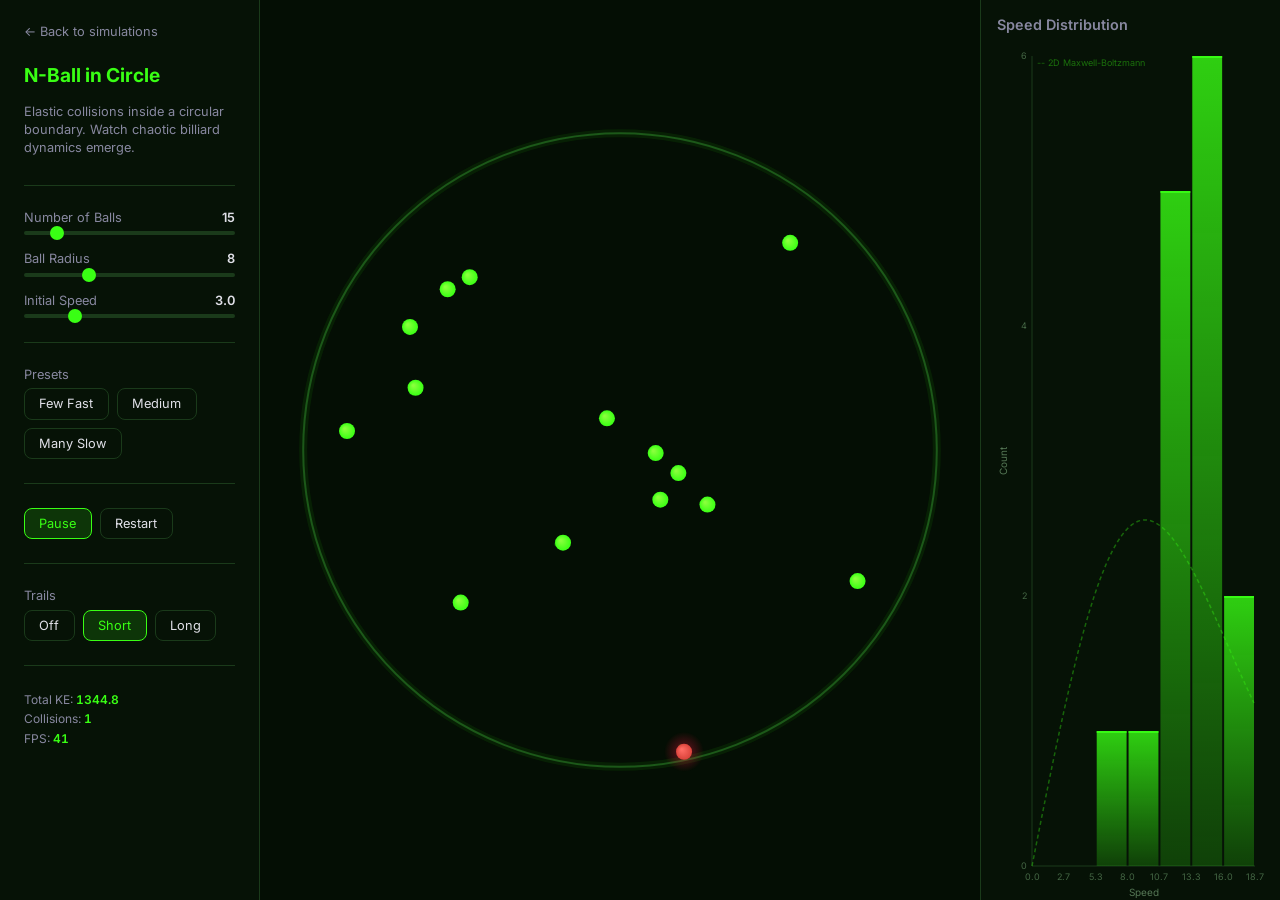
==== pages/balls/index.html @ 0bf6a4d1 "first draft" ====
<!DOCTYPE html>
<html lang="en">
<head>
  <meta charset="UTF-8">
  <meta name="viewport" content="width=device-width, initial-scale=1.0">
  <title>N-Ball in Circle — Billiard Chaos</title>
  <link rel="preconnect" href="https://fonts.googleapis.com">
  <link rel="preconnect" href="https://fonts.gstatic.com" crossorigin>
  <link href="https://fonts.googleapis.com/css2?family=Inter:wght@400;600;700&display=swap" rel="stylesheet">
  <link rel="stylesheet" href="../../styles.css">
  <style>
    /* Balls-specific overrides */
    .sim-page.balls-theme .controls {
      background: #061206;
      border-right-color: #1a3a1a;
    }
    .sim-page.balls-theme .canvas-wrap {
      background: #040e04;
    }
    .sim-page.balls-theme .phase-panel {
      background: #061206;
      border-left-color: #1a3a1a;
    }
    .sim-page.balls-theme input[type="range"] {
      background: #1a3a1a;
    }
    .sim-page.balls-theme input[type="range"]::-webkit-slider-thumb {
      background: #39ff14;
    }
    .sim-page.balls-theme .btn {
      border-color: #1a3a1a;
    }
    .sim-page.balls-theme .btn:hover {
      background: rgba(57, 255, 20, 0.08);
      border-color: #39ff14;
    }
    .sim-page.balls-theme .btn.active {
      background: rgba(57, 255, 20, 0.15);
      border-color: #39ff14;
      color: #39ff14;
    }
    .sim-page.balls-theme .divider {
      border-top-color: #1a3a1a;
    }
    .sim-page.balls-theme .controls h1 {
      color: #39ff14;
    }
    .sim-page.balls-theme .back-link:hover {
      color: #39ff14;
    }
    .stats {
      font-size: 0.75rem;
      color: var(--text-dim);
      line-height: 1.6;
    }
    .stats .val {
      color: #39ff14;
      font-weight: 600;
      font-variant-numeric: tabular-nums;
    }
  </style>
</head>
<body>

<div class="sim-page balls-theme">

  <!-- Controls Panel -->
  <div class="controls">
    <a href="../../index.html" class="back-link">&larr; Back to simulations</a>
    <h1>N-Ball in Circle</h1>
    <p style="font-size:0.8rem; color:var(--text-dim); line-height:1.4; margin-bottom:0.25rem;">
      Elastic collisions inside a circular boundary. Watch chaotic billiard dynamics emerge.
    </p>

    <hr class="divider">

    <div class="control-group">
      <label>Number of Balls <span id="n-val">15</span></label>
      <input type="range" id="slider-n" min="2" max="100" value="15">
    </div>

    <div class="control-group">
      <label>Ball Radius <span id="r-val">8</span></label>
      <input type="range" id="slider-r" min="3" max="20" value="8">
    </div>

    <div class="control-group">
      <label>Initial Speed <span id="speed-val">3.0</span></label>
      <input type="range" id="slider-speed" min="1" max="10" value="3" step="0.5">
    </div>

    <hr class="divider">

    <div class="control-group">
      <label>Presets</label>
      <div class="btn-row">
        <button class="btn" id="preset-few">Few Fast</button>
        <button class="btn" id="preset-mid">Medium</button>
        <button class="btn" id="preset-many">Many Slow</button>
      </div>
    </div>

    <hr class="divider">

    <div class="btn-row">
      <button class="btn active" id="btn-pause">Pause</button>
      <button class="btn" id="btn-restart">Restart</button>
    </div>

    <hr class="divider">

    <div class="control-group">
      <label>Trails</label>
      <div class="btn-row">
        <button class="btn" id="btn-trails-off">Off</button>
        <button class="btn active" id="btn-trails-short">Short</button>
        <button class="btn" id="btn-trails-long">Long</button>
      </div>
    </div>

    <hr class="divider">

    <div class="stats">
      <div>Total KE: <span class="val" id="stat-ke">0</span></div>
      <div>Collisions: <span class="val" id="stat-collisions">0</span></div>
      <div>FPS: <span class="val" id="stat-fps">0</span></div>
    </div>
  </div>

  <!-- Main Canvas -->
  <div class="canvas-wrap">
    <canvas id="main-canvas"></canvas>
  </div>

  <!-- Phase Space Panel -->
  <div class="phase-panel">
    <h2>Speed Distribution</h2>
    <canvas id="phase-canvas"></canvas>
  </div>

</div>

<script>
(function() {
  'use strict';

  // ─── DOM refs ───
  const mainCanvas = document.getElementById('main-canvas');
  const mainCtx = mainCanvas.getContext('2d');
  const phaseCanvas = document.getElementById('phase-canvas');
  const phaseCtx = phaseCanvas.getContext('2d');
  const canvasWrap = mainCanvas.parentElement;

  const sliderN = document.getElementById('slider-n');
  const sliderR = document.getElementById('slider-r');
  const sliderSpeed = document.getElementById('slider-speed');
  const nVal = document.getElementById('n-val');
  const rVal = document.getElementById('r-val');
  const speedVal = document.getElementById('speed-val');
  const btnPause = document.getElementById('btn-pause');
  const btnRestart = document.getElementById('btn-restart');
  const statKE = document.getElementById('stat-ke');
  const statCollisions = document.getElementById('stat-collisions');
  const statFPS = document.getElementById('stat-fps');

  // ─── State ───
  let N = 15;
  let ballRadius = 8;
  let initSpeed = 3.0;
  let running = true;
  let trailLength = 30; // 0 = off, 30 = short, 80 = long
  let collisionCount = 0;

  // Boundary
  let boundaryRadius = 250;
  let cx = 0, cy = 0;

  // Balls: arrays of Float64
  let px, py, vx, vy;
  // Per-ball collision flash (0..1, decays over time)
  let flash;
  // Trail history: array of arrays of {x, y}
  let trails;

  // Physics constants
  const SUB_STEPS = 8;
  const DT = 1 / 60;

  // FPS counter
  let frameCount = 0;
  let lastFPSTime = performance.now();
  let displayFPS = 60;

  // ─── Resize handling ───
  function resize() {
    const rect = canvasWrap.getBoundingClientRect();
    const dpr = window.devicePixelRatio || 1;
    mainCanvas.width = rect.width * dpr;
    mainCanvas.height = rect.height * dpr;
    mainCanvas.style.width = rect.width + 'px';
    mainCanvas.style.height = rect.height + 'px';
    mainCtx.setTransform(dpr, 0, 0, dpr, 0, 0);

    cx = rect.width / 2;
    cy = rect.height / 2;
    boundaryRadius = Math.min(rect.width, rect.height) * 0.44;

    // Phase canvas
    const phaseRect = phaseCanvas.parentElement.getBoundingClientRect();
    const pw = phaseRect.width - 32; // padding
    const ph = phaseRect.height - 40;
    phaseCanvas.width = Math.max(pw, 100) * dpr;
    phaseCanvas.height = Math.max(ph, 100) * dpr;
    phaseCanvas.style.width = Math.max(pw, 100) + 'px';
    phaseCanvas.style.height = Math.max(ph, 100) + 'px';
    phaseCtx.setTransform(dpr, 0, 0, dpr, 0, 0);
  }

  // ─── Initialization ───
  function initBalls() {
    collisionCount = 0;
    px = new Float64Array(N);
    py = new Float64Array(N);
    vx = new Float64Array(N);
    vy = new Float64Array(N);
    flash = new Float64Array(N);
    trails = [];
    for (let i = 0; i < N; i++) trails.push([]);

    const maxR = boundaryRadius - ballRadius - 2;
    let placed = 0;
    let attempts = 0;
    while (placed < N && attempts < N * 500) {
      attempts++;
      const angle = Math.random() * Math.PI * 2;
      const dist = Math.random() * maxR;
      const tx = dist * Math.cos(angle);
      const ty = dist * Math.sin(angle);

      // Check overlap with already placed
      let overlap = false;
      for (let j = 0; j < placed; j++) {
        const ddx = tx - px[j];
        const ddy = ty - py[j];
        if (ddx * ddx + ddy * ddy < (ballRadius * 2 + 2) * (ballRadius * 2 + 2)) {
          overlap = true;
          break;
        }
      }
      if (overlap) continue;

      px[placed] = tx;
      py[placed] = ty;
      const a = Math.random() * Math.PI * 2;
      // Scale speed relative to boundary so motion looks good at any size
      const spd = initSpeed * (0.5 + Math.random()) * boundaryRadius * 0.012;
      vx[placed] = spd * Math.cos(a);
      vy[placed] = spd * Math.sin(a);
      placed++;
    }

    // If we couldn't place all, reduce N for this run
    if (placed < N) {
      N = placed;
      px = px.slice(0, N);
      py = py.slice(0, N);
      vx = vx.slice(0, N);
      vy = vy.slice(0, N);
      flash = flash.slice(0, N);
      trails = trails.slice(0, N);
    }
  }

  // ─── Physics step ───
  function step(dt) {
    const subDt = dt / SUB_STEPS;

    for (let s = 0; s < SUB_STEPS; s++) {
      // Move
      for (let i = 0; i < N; i++) {
        px[i] += vx[i] * subDt;
        py[i] += vy[i] * subDt;
      }

      // Ball-wall collisions
      for (let i = 0; i < N; i++) {
        const dist = Math.sqrt(px[i] * px[i] + py[i] * py[i]);
        const limit = boundaryRadius - ballRadius;
        if (dist > limit && dist > 0.0001) {
          // Normal pointing inward
          const nx = px[i] / dist;
          const ny = py[i] / dist;

          // Push back
          px[i] = nx * limit;
          py[i] = ny * limit;

          // Reflect velocity
          const dot = vx[i] * nx + vy[i] * ny;
          if (dot > 0) {
            vx[i] -= 2 * dot * nx;
            vy[i] -= 2 * dot * ny;
          }
          flash[i] = 1.0;
          collisionCount++;
        }
      }

      // Ball-ball collisions
      for (let i = 0; i < N; i++) {
        for (let j = i + 1; j < N; j++) {
          const ddx = px[j] - px[i];
          const ddy = py[j] - py[i];
          const distSq = ddx * ddx + ddy * ddy;
          const minDist = ballRadius * 2;

          if (distSq < minDist * minDist && distSq > 0.0001) {
            const dist = Math.sqrt(distSq);
            const nx = ddx / dist;
            const ny = ddy / dist;

            // Resolve overlap: push apart equally
            const overlap = minDist - dist;
            const push = overlap * 0.5 + 0.01;
            px[i] -= nx * push;
            py[i] -= ny * push;
            px[j] += nx * push;
            py[j] += ny * push;

            // Elastic collision (equal mass)
            const dvx = vx[i] - vx[j];
            const dvy = vy[i] - vy[j];
            const dvDotN = dvx * nx + dvy * ny;

            // Only resolve if approaching
            if (dvDotN > 0) {
              vx[i] -= dvDotN * nx;
              vy[i] -= dvDotN * ny;
              vx[j] += dvDotN * nx;
              vy[j] += dvDotN * ny;
            }

            flash[i] = 1.0;
            flash[j] = 1.0;
            collisionCount++;
          }
        }
      }
    }

    // Decay flash
    for (let i = 0; i < N; i++) {
      flash[i] *= 0.9;
      if (flash[i] < 0.01) flash[i] = 0;
    }

    // Record trails
    if (trailLength > 0) {
      for (let i = 0; i < N; i++) {
        trails[i].push({ x: px[i], y: py[i] });
        if (trails[i].length > trailLength) {
          trails[i].shift();
        }
      }
    }
  }

  // ─── Color helpers ───
  function lerpColor(r1, g1, b1, r2, g2, b2, t) {
    return [
      Math.round(r1 + (r2 - r1) * t),
      Math.round(g1 + (g2 - g1) * t),
      Math.round(b1 + (b2 - b1) * t)
    ];
  }

  // ─── Render main canvas ───
  function renderMain() {
    const w = parseInt(mainCanvas.style.width);
    const h = parseInt(mainCanvas.style.height);
    mainCtx.clearRect(0, 0, w, h);

    // Draw boundary circle
    mainCtx.beginPath();
    mainCtx.arc(cx, cy, boundaryRadius, 0, Math.PI * 2);
    mainCtx.strokeStyle = '#1a4a1a';
    mainCtx.lineWidth = 2;
    mainCtx.stroke();

    // Subtle boundary glow
    mainCtx.beginPath();
    mainCtx.arc(cx, cy, boundaryRadius, 0, Math.PI * 2);
    mainCtx.strokeStyle = 'rgba(57, 255, 20, 0.08)';
    mainCtx.lineWidth = 8;
    mainCtx.stroke();

    // Draw trails
    if (trailLength > 0) {
      for (let i = 0; i < N; i++) {
        const trail = trails[i];
        if (trail.length < 2) continue;
        for (let t = 1; t < trail.length; t++) {
          const alpha = (t / trail.length) * 0.4;
          mainCtx.beginPath();
          mainCtx.moveTo(cx + trail[t - 1].x, cy + trail[t - 1].y);
          mainCtx.lineTo(cx + trail[t].x, cy + trail[t].y);
          mainCtx.strokeStyle = `rgba(57, 255, 20, ${alpha})`;
          mainCtx.lineWidth = ballRadius * 0.5;
          mainCtx.lineCap = 'round';
          mainCtx.stroke();
        }
      }
    }

    // Draw balls
    for (let i = 0; i < N; i++) {
      const f = flash[i];
      let r, g, b;
      if (f > 0) {
        // Lerp from neon green (57,255,20) to red (255,23,68)
        [r, g, b] = lerpColor(57, 255, 20, 255, 23, 68, f);
      } else {
        r = 57; g = 255; b = 20;
      }

      const bx = cx + px[i];
      const by = cy + py[i];

      // Glow
      if (f > 0.3) {
        mainCtx.beginPath();
        mainCtx.arc(bx, by, ballRadius * 2.5, 0, Math.PI * 2);
        const glow = mainCtx.createRadialGradient(bx, by, ballRadius * 0.5, bx, by, ballRadius * 2.5);
        glow.addColorStop(0, `rgba(255, 23, 68, ${f * 0.4})`);
        glow.addColorStop(1, 'rgba(255, 23, 68, 0)');
        mainCtx.fillStyle = glow;
        mainCtx.fill();
      }

      // Ball body
      mainCtx.beginPath();
      mainCtx.arc(bx, by, ballRadius, 0, Math.PI * 2);
      const grad = mainCtx.createRadialGradient(bx - ballRadius * 0.3, by - ballRadius * 0.3, ballRadius * 0.1, bx, by, ballRadius);
      grad.addColorStop(0, `rgba(${Math.min(r + 80, 255)}, ${Math.min(g + 40, 255)}, ${Math.min(b + 40, 255)}, 1)`);
      grad.addColorStop(1, `rgba(${r}, ${g}, ${b}, 1)`);
      mainCtx.fillStyle = grad;
      mainCtx.fill();
    }
  }

  // ─── Render phase space (speed distribution histogram) ───
  function renderPhase() {
    const w = parseInt(phaseCanvas.style.width) || 200;
    const h = parseInt(phaseCanvas.style.height) || 200;
    phaseCtx.clearRect(0, 0, w, h);

    if (N === 0) return;

    // Compute speeds
    const speeds = new Float64Array(N);
    let maxSpeed = 0;
    for (let i = 0; i < N; i++) {
      speeds[i] = Math.sqrt(vx[i] * vx[i] + vy[i] * vy[i]);
      if (speeds[i] > maxSpeed) maxSpeed = speeds[i];
    }
    if (maxSpeed < 0.01) maxSpeed = 1;

    // Bin into histogram
    const numBins = Math.min(20, Math.max(5, Math.floor(N / 2)));
    const binWidth = (maxSpeed * 1.1) / numBins;
    const bins = new Int32Array(numBins);
    for (let i = 0; i < N; i++) {
      const bin = Math.min(Math.floor(speeds[i] / binWidth), numBins - 1);
      bins[bin]++;
    }

    let maxBin = 0;
    for (let i = 0; i < numBins; i++) {
      if (bins[i] > maxBin) maxBin = bins[i];
    }
    if (maxBin === 0) maxBin = 1;

    // Draw
    const pad = { top: 15, bottom: 35, left: 35, right: 10 };
    const plotW = w - pad.left - pad.right;
    const plotH = h - pad.top - pad.bottom;
    const barW = plotW / numBins;

    // Axes
    phaseCtx.strokeStyle = '#1a3a1a';
    phaseCtx.lineWidth = 1;
    phaseCtx.beginPath();
    phaseCtx.moveTo(pad.left, pad.top);
    phaseCtx.lineTo(pad.left, pad.top + plotH);
    phaseCtx.lineTo(pad.left + plotW, pad.top + plotH);
    phaseCtx.stroke();

    // Axis labels
    phaseCtx.fillStyle = '#557755';
    phaseCtx.font = '10px Inter, sans-serif';
    phaseCtx.textAlign = 'center';
    phaseCtx.fillText('Speed', pad.left + plotW / 2, h - 5);

    phaseCtx.save();
    phaseCtx.translate(10, pad.top + plotH / 2);
    phaseCtx.rotate(-Math.PI / 2);
    phaseCtx.fillText('Count', 0, 0);
    phaseCtx.restore();

    // Tick labels on x-axis
    phaseCtx.fillStyle = '#446644';
    phaseCtx.font = '9px Inter, sans-serif';
    phaseCtx.textAlign = 'center';
    for (let i = 0; i <= numBins; i += Math.max(1, Math.floor(numBins / 4))) {
      const xp = pad.left + i * barW;
      const val = (i * binWidth).toFixed(1);
      phaseCtx.fillText(val, xp, pad.top + plotH + 14);
    }

    // Y-axis ticks
    phaseCtx.textAlign = 'right';
    for (let t = 0; t <= maxBin; t += Math.max(1, Math.ceil(maxBin / 4))) {
      const yp = pad.top + plotH - (t / maxBin) * plotH;
      phaseCtx.fillText(t.toString(), pad.left - 5, yp + 3);
    }

    // Bars
    for (let i = 0; i < numBins; i++) {
      const barH = (bins[i] / maxBin) * plotH;
      const xp = pad.left + i * barW;
      const yp = pad.top + plotH - barH;

      const grad = phaseCtx.createLinearGradient(xp, yp, xp, pad.top + plotH);
      grad.addColorStop(0, 'rgba(57, 255, 20, 0.8)');
      grad.addColorStop(1, 'rgba(57, 255, 20, 0.2)');
      phaseCtx.fillStyle = grad;
      phaseCtx.fillRect(xp + 1, yp, barW - 2, barH);

      // Top highlight
      phaseCtx.fillStyle = 'rgba(57, 255, 20, 0.9)';
      phaseCtx.fillRect(xp + 1, yp, barW - 2, Math.min(2, barH));
    }

    // Maxwell-Boltzmann overlay (theoretical for 2D)
    if (N >= 8) {
      // Compute mean speed squared for temperature estimate
      let sumV2 = 0;
      for (let i = 0; i < N; i++) sumV2 += speeds[i] * speeds[i];
      const avgV2 = sumV2 / N;
      // 2D MB: f(v) = (v / sigma^2) * exp(-v^2 / (2 sigma^2)), sigma^2 = avgV2/2
      const sigma2 = avgV2 / 2;
      if (sigma2 > 0.001) {
        phaseCtx.beginPath();
        phaseCtx.strokeStyle = 'rgba(57, 255, 20, 0.35)';
        phaseCtx.lineWidth = 1.5;
        phaseCtx.setLineDash([4, 3]);
        // Scale to match histogram
        const totalArea = N * binWidth;
        let first = true;
        for (let xi = 0; xi <= plotW; xi += 2) {
          const v = (xi / plotW) * maxSpeed * 1.1;
          const fv = (v / sigma2) * Math.exp(-v * v / (2 * sigma2));
          const yVal = fv * totalArea;
          const yp = pad.top + plotH - (yVal / maxBin) * plotH;
          if (first) { phaseCtx.moveTo(pad.left + xi, yp); first = false; }
          else phaseCtx.lineTo(pad.left + xi, yp);
        }
        phaseCtx.stroke();
        phaseCtx.setLineDash([]);

        // Legend
        phaseCtx.fillStyle = 'rgba(57, 255, 20, 0.4)';
        phaseCtx.font = '9px Inter, sans-serif';
        phaseCtx.textAlign = 'left';
        phaseCtx.fillText('-- 2D Maxwell-Boltzmann', pad.left + 5, pad.top + 10);
      }
    }
  }

  // ─── Main loop ───
  let lastTime = 0;
  function loop(timestamp) {
    requestAnimationFrame(loop);

    // FPS calculation
    frameCount++;
    if (timestamp - lastFPSTime >= 1000) {
      displayFPS = frameCount;
      frameCount = 0;
      lastFPSTime = timestamp;
    }

    if (running) {
      step(DT);
    }

    renderMain();
    renderPhase();

    // Update stats
    let ke = 0;
    for (let i = 0; i < N; i++) {
      ke += 0.5 * (vx[i] * vx[i] + vy[i] * vy[i]);
    }
    statKE.textContent = ke.toFixed(1);
    statCollisions.textContent = collisionCount;
    statFPS.textContent = displayFPS;
  }

  // ─── Event handlers ───
  function restart() {
    N = parseInt(sliderN.value);
    ballRadius = parseInt(sliderR.value);
    initSpeed = parseFloat(sliderSpeed.value);
    initBalls();
  }

  sliderN.addEventListener('input', () => {
    nVal.textContent = sliderN.value;
  });
  sliderR.addEventListener('input', () => {
    rVal.textContent = sliderR.value;
  });
  sliderSpeed.addEventListener('input', () => {
    speedVal.textContent = parseFloat(sliderSpeed.value).toFixed(1);
  });

  // Apply changes on release
  sliderN.addEventListener('change', restart);
  sliderR.addEventListener('change', restart);
  sliderSpeed.addEventListener('change', restart);

  btnPause.addEventListener('click', () => {
    running = !running;
    btnPause.textContent = running ? 'Pause' : 'Resume';
    btnPause.classList.toggle('active', running);
  });

  btnRestart.addEventListener('click', restart);

  // Presets
  document.getElementById('preset-few').addEventListener('click', () => {
    sliderN.value = 5; nVal.textContent = '5';
    sliderR.value = 12; rVal.textContent = '12';
    sliderSpeed.value = 7; speedVal.textContent = '7.0';
    restart();
  });
  document.getElementById('preset-mid').addEventListener('click', () => {
    sliderN.value = 25; nVal.textContent = '25';
    sliderR.value = 8; rVal.textContent = '8';
    sliderSpeed.value = 3; speedVal.textContent = '3.0';
    restart();
  });
  document.getElementById('preset-many').addEventListener('click', () => {
    sliderN.value = 60; nVal.textContent = '60';
    sliderR.value = 5; rVal.textContent = '5';
    sliderSpeed.value = 1.5; speedVal.textContent = '1.5';
    restart();
  });

  // Trail buttons
  const btnTrailsOff = document.getElementById('btn-trails-off');
  const btnTrailsShort = document.getElementById('btn-trails-short');
  const btnTrailsLong = document.getElementById('btn-trails-long');

  function setTrails(len, activeBtn) {
    trailLength = len;
    [btnTrailsOff, btnTrailsShort, btnTrailsLong].forEach(b => b.classList.remove('active'));
    activeBtn.classList.add('active');
    // Clear trails
    for (let i = 0; i < N; i++) trails[i] = [];
  }

  btnTrailsOff.addEventListener('click', () => setTrails(0, btnTrailsOff));
  btnTrailsShort.addEventListener('click', () => setTrails(30, btnTrailsShort));
  btnTrailsLong.addEventListener('click', () => setTrails(80, btnTrailsLong));

  // ─── Init ───
  window.addEventListener('resize', () => {
    resize();
  });

  resize();
  initBalls();
  requestAnimationFrame(loop);

})();
</script>

</body>
</html>
---- styles.css ----
/* ===== Reset & Base ===== */
*, *::before, *::after {
  margin: 0;
  padding: 0;
  box-sizing: border-box;
}

:root {
  --bg: #0a0a0f;
  --bg-panel: #12121a;
  --bg-card: #16161f;
  --text: #e0e0e8;
  --text-dim: #8888a0;
  --border: #2a2a3a;
  --radius: 8px;
  --font: 'Inter', -apple-system, BlinkMacSystemFont, 'Segoe UI', sans-serif;

  /* Pendulum theme */
  --pendulum-primary: #1a237e;
  --pendulum-accent: #00e5ff;
  --pendulum-highlight: #aa00ff;

  /* N-Body theme */
  --nbody-primary: #000000;
  --nbody-accent: #ffd740;
  --nbody-highlight: #ffffff;

  /* Balls theme */
  --balls-primary: #0a2a0a;
  --balls-accent: #39ff14;
  --balls-highlight: #ff1744;
}

body {
  font-family: var(--font);
  background: var(--bg);
  color: var(--text);
  min-height: 100vh;
  -webkit-font-smoothing: antialiased;
}

a { color: inherit; text-decoration: none; }

/* ===== Landing Page ===== */
.landing {
  display: flex;
  flex-direction: column;
  align-items: center;
  justify-content: center;
  min-height: 100vh;
  padding: 2rem;
}

.landing h1 {
  font-size: 2.4rem;
  font-weight: 700;
  letter-spacing: -0.02em;
  margin-bottom: 0.5rem;
}

.landing .subtitle {
  color: var(--text-dim);
  font-size: 1.05rem;
  margin-bottom: 3rem;
}

.cards {
  display: grid;
  grid-template-columns: repeat(auto-fit, minmax(300px, 1fr));
  gap: 1.5rem;
  max-width: 1060px;
  width: 100%;
}

.card {
  background: var(--bg-card);
  border: 1px solid var(--border);
  border-radius: var(--radius);
  padding: 2rem;
  transition: transform 0.2s, border-color 0.2s, box-shadow 0.2s;
  cursor: pointer;
  position: relative;
  overflow: hidden;
}

.card:hover {
  transform: translateY(-4px);
  box-shadow: 0 8px 30px rgba(0,0,0,0.4);
}

.card .color-bar {
  position: absolute;
  top: 0; left: 0; right: 0;
  height: 4px;
}

.card h2 {
  font-size: 1.3rem;
  margin-bottom: 0.5rem;
  margin-top: 0.5rem;
}

.card p {
  color: var(--text-dim);
  font-size: 0.9rem;
  line-height: 1.5;
}

.card .tag {
  display: inline-block;
  margin-top: 1rem;
  font-size: 0.75rem;
  padding: 0.25rem 0.6rem;
  border-radius: 4px;
  font-weight: 600;
}

.card-pendulum:hover { border-color: var(--pendulum-accent); }
.card-pendulum .color-bar { background: linear-gradient(90deg, var(--pendulum-primary), var(--pendulum-accent), var(--pendulum-highlight)); }
.card-pendulum .tag { background: rgba(0,229,255,0.15); color: var(--pendulum-accent); }

.card-nbody:hover { border-color: var(--nbody-accent); }
.card-nbody .color-bar { background: linear-gradient(90deg, #111, var(--nbody-accent), var(--nbody-highlight)); }
.card-nbody .tag { background: rgba(255,215,64,0.15); color: var(--nbody-accent); }

.card-balls:hover { border-color: var(--balls-accent); }
.card-balls .color-bar { background: linear-gradient(90deg, var(--balls-primary), var(--balls-accent), var(--balls-highlight)); }
.card-balls .tag { background: rgba(57,255,20,0.15); color: var(--balls-accent); }

/* ===== Simulation Page Layout ===== */
.sim-page {
  display: grid;
  grid-template-columns: 260px 1fr 300px;
  grid-template-rows: 100vh;
  height: 100vh;
  overflow: hidden;
}

.sim-page.no-phase {
  grid-template-columns: 260px 1fr;
}

/* Controls Panel */
.controls {
  background: var(--bg-panel);
  border-right: 1px solid var(--border);
  padding: 1.5rem;
  display: flex;
  flex-direction: column;
  gap: 1rem;
  overflow-y: auto;
}

.controls h1 {
  font-size: 1.2rem;
  font-weight: 700;
}

.controls .back-link {
  font-size: 0.8rem;
  color: var(--text-dim);
  display: inline-block;
  margin-bottom: 0.5rem;
}

.controls .back-link:hover { color: var(--text); }

.control-group {
  display: flex;
  flex-direction: column;
  gap: 0.4rem;
}

.control-group label {
  font-size: 0.8rem;
  color: var(--text-dim);
  display: flex;
  justify-content: space-between;
}

.control-group label span {
  color: var(--text);
  font-weight: 600;
}

input[type="range"] {
  -webkit-appearance: none;
  width: 100%;
  height: 4px;
  border-radius: 2px;
  background: var(--border);
  outline: none;
}

input[type="range"]::-webkit-slider-thumb {
  -webkit-appearance: none;
  width: 14px;
  height: 14px;
  border-radius: 50%;
  background: var(--text);
  cursor: pointer;
}

.btn-row {
  display: flex;
  gap: 0.5rem;
  flex-wrap: wrap;
}

.btn {
  padding: 0.45rem 0.9rem;
  border: 1px solid var(--border);
  border-radius: var(--radius);
  background: transparent;
  color: var(--text);
  font-size: 0.8rem;
  cursor: pointer;
  font-family: var(--font);
  transition: background 0.15s, border-color 0.15s;
}

.btn:hover {
  background: rgba(255,255,255,0.05);
  border-color: var(--text-dim);
}

.btn.active {
  background: rgba(255,255,255,0.1);
  border-color: var(--text);
}

.btn.primary {
  background: rgba(255,255,255,0.1);
}

.divider {
  border: none;
  border-top: 1px solid var(--border);
  margin: 0.5rem 0;
}

/* Canvas Area */
.canvas-wrap {
  position: relative;
  display: flex;
  align-items: center;
  justify-content: center;
  background: var(--bg);
  overflow: hidden;
}

.canvas-wrap canvas {
  display: block;
}

/* Phase Space Panel */
.phase-panel {
  background: var(--bg-panel);
  border-left: 1px solid var(--border);
  padding: 1rem;
  display: flex;
  flex-direction: column;
}

.phase-panel h2 {
  font-size: 0.9rem;
  font-weight: 600;
  margin-bottom: 0.5rem;
  color: var(--text-dim);
}

.phase-panel canvas {
  flex: 1;
  width: 100%;
  border-radius: var(--radius);
}

/* ===== Responsive ===== */
@media (max-width: 900px) {
  .sim-page {
    grid-template-columns: 1fr;
    grid-template-rows: auto 60vh auto;
  }
  .controls {
    border-right: none;
    border-bottom: 1px solid var(--border);
    flex-direction: row;
    flex-wrap: wrap;
    padding: 1rem;
  }
  .phase-panel {
    border-left: none;
    border-top: 1px solid var(--border);
    min-height: 200px;
  }
}
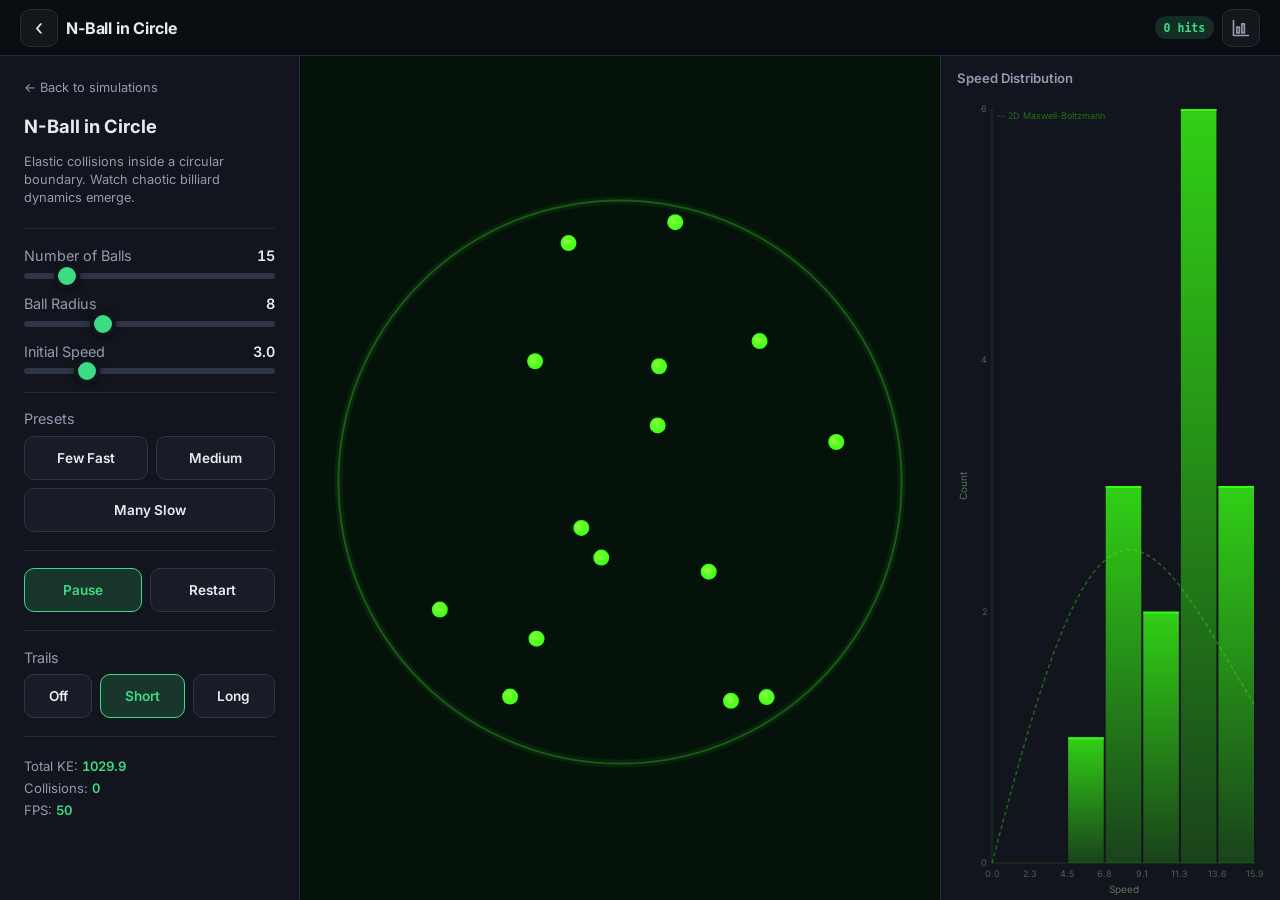
==== commit 9e1247e1: "Redesign UI for mobile (iPhone): Clean Minimal Lab theme + touch play Make all four simulations play" ====
--- a/pages/balls/index.html
+++ b/pages/balls/index.html
@@ -2,67 +2,32 @@
 <html lang="en">
 <head>
   <meta charset="UTF-8">
-  <meta name="viewport" content="width=device-width, initial-scale=1.0">
+  <meta name="viewport" content="width=device-width, initial-scale=1, viewport-fit=cover, maximum-scale=1, user-scalable=no">
   <title>N-Ball in Circle — Billiard Chaos</title>
   <link rel="preconnect" href="https://fonts.googleapis.com">
   <link rel="preconnect" href="https://fonts.gstatic.com" crossorigin>
   <link href="https://fonts.googleapis.com/css2?family=Inter:wght@400;600;700&display=swap" rel="stylesheet">
   <link rel="stylesheet" href="../../styles.css">
   <style>
-    /* Balls-specific overrides */
-    .sim-page.balls-theme .controls {
-      background: #061206;
-      border-right-color: #1a3a1a;
-    }
-    .sim-page.balls-theme .canvas-wrap {
-      background: #040e04;
-    }
-    .sim-page.balls-theme .phase-panel {
-      background: #061206;
-      border-left-color: #1a3a1a;
-    }
-    .sim-page.balls-theme input[type="range"] {
-      background: #1a3a1a;
-    }
-    .sim-page.balls-theme input[type="range"]::-webkit-slider-thumb {
-      background: #39ff14;
-    }
-    .sim-page.balls-theme .btn {
-      border-color: #1a3a1a;
-    }
-    .sim-page.balls-theme .btn:hover {
-      background: rgba(57, 255, 20, 0.08);
-      border-color: #39ff14;
-    }
-    .sim-page.balls-theme .btn.active {
-      background: rgba(57, 255, 20, 0.15);
-      border-color: #39ff14;
-      color: #39ff14;
-    }
-    .sim-page.balls-theme .divider {
-      border-top-color: #1a3a1a;
-    }
-    .sim-page.balls-theme .controls h1 {
-      color: #39ff14;
-    }
-    .sim-page.balls-theme .back-link:hover {
-      color: #39ff14;
-    }
-    .stats {
-      font-size: 0.75rem;
-      color: var(--text-dim);
-      line-height: 1.6;
-    }
-    .stats .val {
-      color: #39ff14;
-      font-weight: 600;
-      font-variant-numeric: tabular-nums;
-    }
+    .canvas-wrap { background: #04120a; }
   </style>
 </head>
 <body>
 
-<div class="sim-page balls-theme">
+<div class="sim-page t-balls">
+
+  <!-- Mobile top bar -->
+  <header class="topbar">
+    <a href="../../index.html" class="topbar-back" aria-label="Back to simulations">‹</a>
+    <div class="topbar-title">N-Ball in Circle</div>
+    <div class="topbar-live"><span id="m-live">0 hits</span></div>
+    <button class="topbar-btn" id="m-graph" aria-label="Toggle speed plot">
+      <svg viewBox="0 0 24 24" fill="none" stroke="currentColor" stroke-width="2" stroke-linecap="round" stroke-linejoin="round"><path d="M3 3v18h18"/><rect x="7" y="11" width="3" height="7"/><rect x="13" y="7" width="3" height="11"/></svg>
+    </button>
+  </header>
+
+  <!-- Touch hint -->
+  <div class="touch-hint" id="touch-hint"><b>Drag</b> across the dish to stir and scatter the balls</div>
 
   <!-- Controls Panel -->
   <div class="controls">
@@ -137,6 +102,17 @@
     <h2>Speed Distribution</h2>
     <canvas id="phase-canvas"></canvas>
   </div>
+
+  <!-- Mobile action bar -->
+  <nav class="actionbar">
+    <button class="act act-secondary" id="m-controls" aria-label="Controls">
+      <svg viewBox="0 0 24 24" fill="none" stroke="currentColor" stroke-width="2" stroke-linecap="round"><line x1="4" y1="8" x2="20" y2="8"/><line x1="4" y1="16" x2="20" y2="16"/><circle cx="9" cy="8" r="2.4" fill="currentColor"/><circle cx="15" cy="16" r="2.4" fill="currentColor"/></svg>
+    </button>
+    <button class="act act-play" id="m-play" aria-label="Play/Pause"></button>
+    <button class="act act-secondary" id="m-restart" aria-label="Restart">
+      <svg viewBox="0 0 24 24" fill="none" stroke="currentColor" stroke-width="2" stroke-linecap="round" stroke-linejoin="round"><path d="M21 12a9 9 0 1 1-2.64-6.36"/><path d="M21 3v6h-6"/></svg>
+    </button>
+  </nav>
 
 </div>
 
@@ -162,6 +138,8 @@
   const statKE = document.getElementById('stat-ke');
   const statCollisions = document.getElementById('stat-collisions');
   const statFPS = document.getElementById('stat-fps');
+  const mLive = document.getElementById('m-live');
+  const pointer = { active: false, x: 0, y: 0, px: 0, py: 0 };
 
   // ─── State ───
   let N = 15;
@@ -347,6 +325,29 @@
         }
       }
     }
+
+    // Pointer stir / shove — push nearby balls away and drag them along
+    if (pointer.active && N > 0) {
+      const R = boundaryRadius * 0.34;
+      const R2 = R * R;
+      const pvx = pointer.x - pointer.px;
+      const pvy = pointer.y - pointer.py;
+      const maxV = boundaryRadius * 0.06;
+      for (let i = 0; i < N; i++) {
+        const dx = px[i] - pointer.x, dy = py[i] - pointer.y;
+        const d2 = dx * dx + dy * dy;
+        if (d2 < R2) {
+          const d = Math.sqrt(d2) || 1;
+          const fall = 1 - d / R;
+          vx[i] += (dx / d) * fall * 0.9 + pvx * fall * 0.35;
+          vy[i] += (dy / d) * fall * 0.9 + pvy * fall * 0.35;
+          const sp = Math.sqrt(vx[i] * vx[i] + vy[i] * vy[i]);
+          if (sp > maxV) { vx[i] *= maxV / sp; vy[i] *= maxV / sp; }
+        }
+      }
+    }
+    pointer.px = pointer.x;
+    pointer.py = pointer.y;
 
     // Decay flash
     for (let i = 0; i < N; i++) {
@@ -444,6 +445,20 @@
       grad.addColorStop(0, `rgba(${Math.min(r + 80, 255)}, ${Math.min(g + 40, 255)}, ${Math.min(b + 40, 255)}, 1)`);
       grad.addColorStop(1, `rgba(${r}, ${g}, ${b}, 1)`);
       mainCtx.fillStyle = grad;
+      mainCtx.fill();
+    }
+
+    // Pointer influence ring
+    if (pointer.active) {
+      const R = boundaryRadius * 0.34;
+      mainCtx.beginPath();
+      mainCtx.arc(cx + pointer.x, cy + pointer.y, R, 0, Math.PI * 2);
+      mainCtx.strokeStyle = 'rgba(61, 220, 132, 0.22)';
+      mainCtx.lineWidth = 1.5;
+      mainCtx.stroke();
+      mainCtx.beginPath();
+      mainCtx.arc(cx + pointer.x, cy + pointer.y, 4, 0, Math.PI * 2);
+      mainCtx.fillStyle = 'rgba(61, 220, 132, 0.85)';
       mainCtx.fill();
     }
   }
@@ -605,6 +620,7 @@
     statKE.textContent = ke.toFixed(1);
     statCollisions.textContent = collisionCount;
     statFPS.textContent = displayFPS;
+    if (mLive) mLive.textContent = collisionCount + ' hits';
   }
 
   // ─── Event handlers ───
@@ -675,6 +691,28 @@
   btnTrailsShort.addEventListener('click', () => setTrails(30, btnTrailsShort));
   btnTrailsLong.addEventListener('click', () => setTrails(80, btnTrailsLong));
 
+  // ─── Touch / pointer: stir & shove ───
+  function ballWorld(e) {
+    const r = mainCanvas.getBoundingClientRect();
+    return { x: (e.clientX - r.left) - cx, y: (e.clientY - r.top) - cy };
+  }
+  mainCanvas.addEventListener('pointerdown', (e) => {
+    e.preventDefault();
+    mainCanvas.setPointerCapture(e.pointerId);
+    const p = ballWorld(e);
+    pointer.active = true;
+    pointer.x = pointer.px = p.x;
+    pointer.y = pointer.py = p.y;
+  });
+  mainCanvas.addEventListener('pointermove', (e) => {
+    if (!pointer.active) return;
+    const p = ballWorld(e);
+    pointer.x = p.x; pointer.y = p.y;
+  });
+  function ballRelease() { pointer.active = false; }
+  mainCanvas.addEventListener('pointerup', ballRelease);
+  mainCanvas.addEventListener('pointercancel', ballRelease);
+
   // ─── Init ───
   window.addEventListener('resize', () => {
     resize();
@@ -686,6 +724,7 @@
 
 })();
 </script>
+<script src="../ui.js"></script>
 
 </body>
 </html>
--- a/styles.css
+++ b/styles.css
@@ -6,86 +6,116 @@
 }
 
 :root {
-  --bg: #0a0a0f;
-  --bg-panel: #12121a;
-  --bg-card: #16161f;
-  --text: #e0e0e8;
-  --text-dim: #8888a0;
-  --border: #2a2a3a;
-  --radius: 8px;
+  /* Clean Minimal Lab palette */
+  --bg:        #0b0d12;
+  --bg-elev:   #12151d;
+  --bg-elev2:  #181c26;
+  --line:      #232a37;
+  --line-2:    #2e3645;
+  --text:      #e8eaf1;
+  --text-dim:  #939bb0;
+  --text-faint:#5d6677;
+
+  --radius:    14px;
+  --radius-sm: 10px;
   --font: 'Inter', -apple-system, BlinkMacSystemFont, 'Segoe UI', sans-serif;
-
-  /* Pendulum theme */
+  --mono: ui-monospace, 'SF Mono', 'SFMono-Regular', Menlo, monospace;
+
+  /* default accent (overridden per sim) */
+  --accent: #36d4f5;
+  --accent-soft: rgba(54, 212, 245, 0.14);
+
+  /* Per-sim accent tokens */
   --pendulum-primary: #1a237e;
-  --pendulum-accent: #00e5ff;
-  --pendulum-highlight: #aa00ff;
-
-  /* N-Body theme */
+  --pendulum-accent: #36d4f5;
+  --pendulum-highlight: #b388ff;
+
   --nbody-primary: #000000;
-  --nbody-accent: #ffd740;
+  --nbody-accent: #ffd24a;
   --nbody-highlight: #ffffff;
 
-  /* Balls theme */
   --balls-primary: #0a2a0a;
-  --balls-accent: #39ff14;
-  --balls-highlight: #ff1744;
+  --balls-accent: #3ddc84;
+  --balls-highlight: #ff5a6e;
+
+  --vortex-primary: #0a2a2a;
+  --vortex-accent: #2fd0e6;
+  --vortex-highlight: #ff8a5c;
+
+  /* iOS safe-area shorthands */
+  --sat: env(safe-area-inset-top, 0px);
+  --sab: env(safe-area-inset-bottom, 0px);
+  --sal: env(safe-area-inset-left, 0px);
+  --sar: env(safe-area-inset-right, 0px);
+}
+
+html, body {
+  height: 100%;
 }
 
 body {
   font-family: var(--font);
   background: var(--bg);
   color: var(--text);
-  min-height: 100vh;
   -webkit-font-smoothing: antialiased;
+  text-rendering: optimizeLegibility;
 }
 
 a { color: inherit; text-decoration: none; }
-
-/* ===== Landing Page ===== */
+button { font-family: inherit; }
+
+/* =====================================================================
+   LANDING PAGE
+   ===================================================================== */
 .landing {
   display: flex;
   flex-direction: column;
   align-items: center;
   justify-content: center;
-  min-height: 100vh;
-  padding: 2rem;
+  min-height: 100svh;
+  padding: calc(2rem + var(--sat)) 1.25rem calc(2rem + var(--sab));
 }
 
 .landing h1 {
-  font-size: 2.4rem;
+  font-size: clamp(1.8rem, 7vw, 2.6rem);
   font-weight: 700;
-  letter-spacing: -0.02em;
-  margin-bottom: 0.5rem;
+  letter-spacing: -0.025em;
+  text-align: center;
 }
 
 .landing .subtitle {
   color: var(--text-dim);
-  font-size: 1.05rem;
-  margin-bottom: 3rem;
+  font-size: clamp(0.95rem, 3.6vw, 1.1rem);
+  margin: 0.5rem 0 2.25rem;
+  text-align: center;
 }
 
 .cards {
   display: grid;
-  grid-template-columns: repeat(auto-fit, minmax(300px, 1fr));
-  gap: 1.5rem;
+  grid-template-columns: repeat(auto-fit, minmax(260px, 1fr));
+  gap: 1rem;
   max-width: 1060px;
   width: 100%;
 }
 
 .card {
-  background: var(--bg-card);
-  border: 1px solid var(--border);
+  background: var(--bg-elev);
+  border: 1px solid var(--line);
   border-radius: var(--radius);
-  padding: 2rem;
-  transition: transform 0.2s, border-color 0.2s, box-shadow 0.2s;
-  cursor: pointer;
+  padding: 1.5rem 1.5rem 1.35rem;
+  transition: transform 0.18s ease, border-color 0.18s ease, box-shadow 0.18s ease;
   position: relative;
   overflow: hidden;
-}
-
-.card:hover {
-  transform: translateY(-4px);
-  box-shadow: 0 8px 30px rgba(0,0,0,0.4);
+  -webkit-tap-highlight-color: transparent;
+}
+
+.card:active { transform: scale(0.985); }
+@media (hover: hover) {
+  .card:hover {
+    transform: translateY(-4px);
+    box-shadow: 0 12px 40px rgba(0,0,0,0.5);
+    border-color: var(--line-2);
+  }
 }
 
 .card .color-bar {
@@ -95,202 +125,488 @@
 }
 
 .card h2 {
-  font-size: 1.3rem;
-  margin-bottom: 0.5rem;
-  margin-top: 0.5rem;
+  font-size: 1.2rem;
+  font-weight: 700;
+  margin: 0.75rem 0 0.4rem;
+  letter-spacing: -0.01em;
 }
 
 .card p {
   color: var(--text-dim);
   font-size: 0.9rem;
-  line-height: 1.5;
+  line-height: 1.55;
 }
 
 .card .tag {
   display: inline-block;
   margin-top: 1rem;
-  font-size: 0.75rem;
-  padding: 0.25rem 0.6rem;
-  border-radius: 4px;
+  font-size: 0.72rem;
+  padding: 0.28rem 0.65rem;
+  border-radius: 999px;
   font-weight: 600;
-}
-
-.card-pendulum:hover { border-color: var(--pendulum-accent); }
+  letter-spacing: 0.02em;
+}
+
 .card-pendulum .color-bar { background: linear-gradient(90deg, var(--pendulum-primary), var(--pendulum-accent), var(--pendulum-highlight)); }
-.card-pendulum .tag { background: rgba(0,229,255,0.15); color: var(--pendulum-accent); }
-
-.card-nbody:hover { border-color: var(--nbody-accent); }
-.card-nbody .color-bar { background: linear-gradient(90deg, #111, var(--nbody-accent), var(--nbody-highlight)); }
-.card-nbody .tag { background: rgba(255,215,64,0.15); color: var(--nbody-accent); }
-
-.card-balls:hover { border-color: var(--balls-accent); }
+.card-pendulum .tag { background: rgba(54,212,245,0.14); color: var(--pendulum-accent); }
+.card-nbody .color-bar { background: linear-gradient(90deg, #222, var(--nbody-accent), var(--nbody-highlight)); }
+.card-nbody .tag { background: rgba(255,210,74,0.14); color: var(--nbody-accent); }
 .card-balls .color-bar { background: linear-gradient(90deg, var(--balls-primary), var(--balls-accent), var(--balls-highlight)); }
-.card-balls .tag { background: rgba(57,255,20,0.15); color: var(--balls-accent); }
-
-/* ===== Simulation Page Layout ===== */
+.card-balls .tag { background: rgba(61,220,132,0.14); color: var(--balls-accent); }
+.card-vortex .color-bar { background: linear-gradient(90deg, var(--vortex-primary), var(--vortex-accent), var(--vortex-highlight)); }
+.card-vortex .tag { background: rgba(47,208,230,0.14); color: var(--vortex-accent); }
+
+@media (hover: hover) {
+  .card-pendulum:hover { border-color: var(--pendulum-accent); }
+  .card-nbody:hover    { border-color: var(--nbody-accent); }
+  .card-balls:hover    { border-color: var(--balls-accent); }
+  .card-vortex:hover   { border-color: var(--vortex-accent); }
+}
+
+/* =====================================================================
+   SIM PAGE — accents
+   ===================================================================== */
+.sim-page.t-pendulum { --accent: var(--pendulum-accent); --accent-soft: rgba(54,212,245,0.16); }
+.sim-page.t-nbody    { --accent: var(--nbody-accent);    --accent-soft: rgba(255,210,74,0.16); }
+.sim-page.t-balls    { --accent: var(--balls-accent);    --accent-soft: rgba(61,220,132,0.16); }
+.sim-page.t-vortex   { --accent: var(--vortex-accent);   --accent-soft: rgba(47,208,230,0.16); }
+
+/* =====================================================================
+   SIM PAGE — MOBILE-FIRST LAYOUT
+   The canvas is full-bleed; chrome floats over it.
+   ===================================================================== */
 .sim-page {
-  display: grid;
-  grid-template-columns: 260px 1fr 300px;
-  grid-template-rows: 100vh;
-  height: 100vh;
+  position: fixed;
+  inset: 0;
   overflow: hidden;
-}
-
-.sim-page.no-phase {
-  grid-template-columns: 260px 1fr;
-}
-
-/* Controls Panel */
-.controls {
-  background: var(--bg-panel);
-  border-right: 1px solid var(--border);
-  padding: 1.5rem;
-  display: flex;
-  flex-direction: column;
-  gap: 1rem;
-  overflow-y: auto;
-}
-
-.controls h1 {
-  font-size: 1.2rem;
-  font-weight: 700;
-}
-
-.controls .back-link {
-  font-size: 0.8rem;
-  color: var(--text-dim);
-  display: inline-block;
-  margin-bottom: 0.5rem;
-}
-
-.controls .back-link:hover { color: var(--text); }
-
-.control-group {
-  display: flex;
-  flex-direction: column;
-  gap: 0.4rem;
-}
-
-.control-group label {
-  font-size: 0.8rem;
-  color: var(--text-dim);
-  display: flex;
-  justify-content: space-between;
-}
-
-.control-group label span {
-  color: var(--text);
-  font-weight: 600;
-}
-
-input[type="range"] {
-  -webkit-appearance: none;
-  width: 100%;
-  height: 4px;
-  border-radius: 2px;
-  background: var(--border);
-  outline: none;
-}
-
-input[type="range"]::-webkit-slider-thumb {
-  -webkit-appearance: none;
-  width: 14px;
-  height: 14px;
-  border-radius: 50%;
-  background: var(--text);
-  cursor: pointer;
-}
-
-.btn-row {
-  display: flex;
-  gap: 0.5rem;
-  flex-wrap: wrap;
-}
-
-.btn {
-  padding: 0.45rem 0.9rem;
-  border: 1px solid var(--border);
-  border-radius: var(--radius);
-  background: transparent;
-  color: var(--text);
-  font-size: 0.8rem;
-  cursor: pointer;
-  font-family: var(--font);
-  transition: background 0.15s, border-color 0.15s;
-}
-
-.btn:hover {
-  background: rgba(255,255,255,0.05);
-  border-color: var(--text-dim);
-}
-
-.btn.active {
-  background: rgba(255,255,255,0.1);
-  border-color: var(--text);
-}
-
-.btn.primary {
-  background: rgba(255,255,255,0.1);
-}
-
-.divider {
-  border: none;
-  border-top: 1px solid var(--border);
-  margin: 0.5rem 0;
-}
-
-/* Canvas Area */
+  background: var(--bg);
+  overscroll-behavior: none;
+}
+
+/* Canvas stage — full bleed */
 .canvas-wrap {
-  position: relative;
+  position: absolute;
+  inset: 0;
   display: flex;
   align-items: center;
   justify-content: center;
   background: var(--bg);
   overflow: hidden;
-}
-
+  touch-action: none;
+}
 .canvas-wrap canvas {
   display: block;
-}
-
-/* Phase Space Panel */
+  touch-action: none;
+}
+
+/* ---- Top bar ---- */
+.topbar {
+  position: fixed;
+  top: 0; left: 0; right: 0;
+  z-index: 30;
+  display: flex;
+  align-items: center;
+  gap: 0.5rem;
+  height: calc(52px + var(--sat));
+  padding: var(--sat) calc(0.6rem + var(--sar)) 0 calc(0.6rem + var(--sal));
+  background: linear-gradient(to bottom, rgba(11,13,18,0.92), rgba(11,13,18,0.62));
+  backdrop-filter: blur(14px) saturate(140%);
+  -webkit-backdrop-filter: blur(14px) saturate(140%);
+  border-bottom: 1px solid var(--line);
+}
+
+.topbar-back {
+  flex: 0 0 auto;
+  width: 38px; height: 38px;
+  display: grid; place-items: center;
+  border-radius: 10px;
+  color: var(--text);
+  font-size: 1.4rem;
+  line-height: 1;
+  background: rgba(255,255,255,0.04);
+  border: 1px solid var(--line);
+  -webkit-tap-highlight-color: transparent;
+}
+.topbar-back:active { background: rgba(255,255,255,0.1); }
+
+.topbar-title {
+  flex: 1 1 auto;
+  font-size: 1rem;
+  font-weight: 700;
+  letter-spacing: -0.01em;
+  white-space: nowrap;
+  overflow: hidden;
+  text-overflow: ellipsis;
+}
+
+.topbar-live {
+  flex: 0 0 auto;
+  font-family: var(--mono);
+  font-size: 0.72rem;
+  font-weight: 600;
+  color: var(--accent);
+  background: var(--accent-soft);
+  padding: 0.3rem 0.55rem;
+  border-radius: 999px;
+  font-variant-numeric: tabular-nums;
+  white-space: nowrap;
+}
+
+.topbar-btn {
+  flex: 0 0 auto;
+  width: 38px; height: 38px;
+  display: grid; place-items: center;
+  border-radius: 10px;
+  color: var(--text-dim);
+  background: rgba(255,255,255,0.04);
+  border: 1px solid var(--line);
+  cursor: pointer;
+  -webkit-tap-highlight-color: transparent;
+}
+.topbar-btn svg { width: 20px; height: 20px; }
+.topbar-btn.active { color: var(--accent); border-color: var(--accent); background: var(--accent-soft); }
+
+/* ---- Hint pill (touch instruction, auto-fades) ---- */
+.touch-hint {
+  position: fixed;
+  left: 50%;
+  bottom: calc(96px + var(--sab));
+  transform: translateX(-50%);
+  z-index: 25;
+  font-size: 0.78rem;
+  color: var(--text);
+  background: rgba(18,21,29,0.85);
+  backdrop-filter: blur(10px);
+  -webkit-backdrop-filter: blur(10px);
+  border: 1px solid var(--line-2);
+  padding: 0.5rem 0.9rem;
+  border-radius: 999px;
+  pointer-events: none;
+  white-space: nowrap;
+  box-shadow: 0 6px 24px rgba(0,0,0,0.4);
+  transition: opacity 0.5s ease, transform 0.5s ease;
+}
+.touch-hint.hidden { opacity: 0; transform: translateX(-50%) translateY(8px); }
+.touch-hint b { color: var(--accent); font-weight: 600; }
+
+/* ---- Action bar (bottom FAB row) ---- */
+.actionbar {
+  position: fixed;
+  left: 50%;
+  transform: translateX(-50%);
+  bottom: calc(0.7rem + var(--sab));
+  z-index: 30;
+  display: flex;
+  align-items: center;
+  gap: 0.55rem;
+  padding: 0.4rem;
+  background: rgba(18,21,29,0.86);
+  backdrop-filter: blur(16px) saturate(150%);
+  -webkit-backdrop-filter: blur(16px) saturate(150%);
+  border: 1px solid var(--line-2);
+  border-radius: 999px;
+  box-shadow: 0 8px 32px rgba(0,0,0,0.5);
+}
+
+.act {
+  display: inline-flex;
+  align-items: center;
+  justify-content: center;
+  gap: 0.4rem;
+  height: 46px;
+  padding: 0 1.05rem;
+  border-radius: 999px;
+  border: none;
+  background: transparent;
+  color: var(--text);
+  font-size: 0.85rem;
+  font-weight: 600;
+  cursor: pointer;
+  -webkit-tap-highlight-color: transparent;
+  transition: background 0.15s ease, transform 0.1s ease;
+}
+.act svg { width: 20px; height: 20px; }
+.act:active { transform: scale(0.92); }
+.act-secondary { width: 46px; padding: 0; color: var(--text-dim); }
+.act-secondary.active { color: var(--accent); background: var(--accent-soft); }
+
+.act-play {
+  width: 58px; height: 58px; padding: 0;
+  background: var(--accent);
+  color: #06080c;
+  box-shadow: 0 4px 18px -2px var(--accent-soft);
+}
+.act-play svg { width: 24px; height: 24px; }
+.act-play:active { filter: brightness(1.1); }
+
+/* =====================================================================
+   BOTTOM SHEET  (the .controls panel, restyled for mobile)
+   ===================================================================== */
+.controls {
+  position: fixed;
+  left: 0; right: 0; bottom: 0;
+  z-index: 40;
+  max-height: 78svh;
+  display: flex;
+  flex-direction: column;
+  gap: 1rem;
+  padding: 0.6rem calc(1.25rem + var(--sar)) calc(1.5rem + var(--sab)) calc(1.25rem + var(--sal));
+  background: var(--bg-elev);
+  border-top: 1px solid var(--line-2);
+  border-radius: 22px 22px 0 0;
+  box-shadow: 0 -12px 40px rgba(0,0,0,0.5);
+  overflow-y: auto;
+  -webkit-overflow-scrolling: touch;
+  transform: translateY(102%);
+  transition: transform 0.32s cubic-bezier(0.22, 1, 0.36, 1);
+}
+.sim-page.sheet-open .controls { transform: translateY(0); }
+
+/* drag handle */
+.controls::before {
+  content: "";
+  position: sticky;
+  top: 0;
+  align-self: center;
+  width: 40px; height: 4px;
+  flex: 0 0 auto;
+  border-radius: 999px;
+  background: var(--line-2);
+  margin-bottom: 0.25rem;
+}
+
+/* Hide redundant in-sheet header/back/description on mobile (top bar covers it) */
+.controls > .back-link,
+.controls > h1,
+.controls > p { display: none; }
+
+.controls h1 {
+  font-size: 1.15rem;
+  font-weight: 700;
+}
+
+.control-group {
+  display: flex;
+  flex-direction: column;
+  gap: 0.55rem;
+}
+
+.control-group label {
+  font-size: 0.9rem;
+  color: var(--text-dim);
+  display: flex;
+  justify-content: space-between;
+  align-items: baseline;
+}
+.control-group label span {
+  color: var(--text);
+  font-weight: 600;
+  font-variant-numeric: tabular-nums;
+}
+
+/* Sliders — large touch targets */
+input[type="range"] {
+  -webkit-appearance: none;
+  appearance: none;
+  width: 100%;
+  height: 6px;
+  border-radius: 999px;
+  background: var(--line-2);
+  outline: none;
+  touch-action: pan-y;
+}
+input[type="range"]::-webkit-slider-thumb {
+  -webkit-appearance: none;
+  width: 26px; height: 26px;
+  border-radius: 50%;
+  background: var(--accent);
+  border: 4px solid var(--bg-elev);
+  box-shadow: 0 1px 6px rgba(0,0,0,0.5);
+  cursor: pointer;
+}
+input[type="range"]::-moz-range-thumb {
+  width: 26px; height: 26px;
+  border-radius: 50%;
+  background: var(--accent);
+  border: 4px solid var(--bg-elev);
+  cursor: pointer;
+}
+
+.btn-row {
+  display: flex;
+  gap: 0.5rem;
+  flex-wrap: wrap;
+}
+
+.btn {
+  flex: 1 1 auto;
+  min-height: 44px;
+  padding: 0.55rem 0.9rem;
+  border: 1px solid var(--line-2);
+  border-radius: var(--radius-sm);
+  background: var(--bg-elev2);
+  color: var(--text);
+  font-size: 0.85rem;
+  font-weight: 600;
+  cursor: pointer;
+  -webkit-tap-highlight-color: transparent;
+  transition: background 0.15s, border-color 0.15s, color 0.15s;
+}
+.btn:active { transform: scale(0.97); }
+.btn.active {
+  background: var(--accent-soft);
+  border-color: var(--accent);
+  color: var(--accent);
+}
+.btn.primary {
+  background: var(--accent-soft);
+  border-color: var(--accent);
+  color: var(--accent);
+}
+
+.divider {
+  border: none;
+  border-top: 1px solid var(--line);
+  margin: 0.1rem 0;
+}
+
+/* Stats / readouts */
+.stats, .status-bar, .energy-readout {
+  font-size: 0.82rem;
+  color: var(--text-dim);
+  line-height: 1.7;
+}
+.stats .val, .stats span,
+.status-bar .val, .energy-readout .val {
+  color: var(--accent);
+  font-weight: 600;
+  font-variant-numeric: tabular-nums;
+}
+.status-bar {
+  display: flex;
+  gap: 1.25rem;
+  border-top: 1px solid var(--line);
+  padding-top: 0.6rem;
+}
+.drag-hint { font-size: 0.78rem; color: var(--text-faint); font-style: italic; }
+
+/* =====================================================================
+   PHASE / GRAPH PANEL  (slide-up overlay on mobile)
+   ===================================================================== */
 .phase-panel {
-  background: var(--bg-panel);
-  border-left: 1px solid var(--border);
-  padding: 1rem;
+  position: fixed;
+  left: 0.6rem; right: 0.6rem;
+  bottom: calc(86px + var(--sab));
+  z-index: 28;
+  height: 38svh;
   display: flex;
   flex-direction: column;
-}
-
+  padding: 0.85rem 1rem 0.7rem;
+  background: rgba(18,21,29,0.95);
+  backdrop-filter: blur(16px);
+  -webkit-backdrop-filter: blur(16px);
+  border: 1px solid var(--line-2);
+  border-radius: var(--radius);
+  box-shadow: 0 10px 40px rgba(0,0,0,0.55);
+  transform: translateY(calc(100% + 120px));
+  opacity: 0;
+  transition: transform 0.3s cubic-bezier(0.22,1,0.36,1), opacity 0.3s ease;
+  pointer-events: none;
+}
+.sim-page.graph-open .phase-panel {
+  transform: translateY(0);
+  opacity: 1;
+  pointer-events: auto;
+}
 .phase-panel h2 {
-  font-size: 0.9rem;
+  font-size: 0.82rem;
   font-weight: 600;
   margin-bottom: 0.5rem;
   color: var(--text-dim);
 }
-
 .phase-panel canvas {
   flex: 1;
   width: 100%;
-  border-radius: var(--radius);
-}
-
-/* ===== Responsive ===== */
-@media (max-width: 900px) {
+  min-height: 0;
+  border-radius: var(--radius-sm);
+}
+.phase-panel .legend {
+  font-size: 0.72rem;
+  color: var(--text-faint);
+  margin-top: 0.4rem;
+  display: flex;
+  justify-content: space-between;
+}
+
+.back-link { color: var(--text-dim); }
+
+/* =====================================================================
+   DESKTOP / WIDE LAYOUT  — restore the classic 3-pane workstation
+   ===================================================================== */
+@media (min-width: 880px) {
   .sim-page {
-    grid-template-columns: 1fr;
-    grid-template-rows: auto 60vh auto;
+    display: grid;
+    grid-template-columns: 300px 1fr 340px;
+    grid-template-rows: auto 1fr;
   }
+
+  .topbar {
+    position: static;
+    grid-column: 1 / -1;
+    grid-row: 1;
+    height: 56px;
+    padding: 0 1.25rem;
+  }
+
+  .canvas-wrap {
+    position: relative;
+    inset: auto;
+    grid-column: 2;
+    grid-row: 2;
+  }
+
+  /* controls become a static left dock */
   .controls {
-    border-right: none;
-    border-bottom: 1px solid var(--border);
-    flex-direction: row;
-    flex-wrap: wrap;
-    padding: 1rem;
+    position: static;
+    transform: none !important;
+    grid-column: 1;
+    grid-row: 2;
+    max-height: none;
+    border-radius: 0;
+    border-top: none;
+    border-right: 1px solid var(--line);
+    box-shadow: none;
+    padding: 1.5rem;
+    gap: 1rem;
   }
+  .controls::before { display: none; }
+  .controls > .back-link { display: inline-block; font-size: 0.8rem; margin-bottom: 0.25rem; }
+  .controls > h1 { display: block; }
+  .controls > p { display: block; }
+
+  /* phase becomes a static right dock */
   .phase-panel {
-    border-left: none;
-    border-top: 1px solid var(--border);
-    min-height: 200px;
+    position: static;
+    transform: none !important;
+    opacity: 1;
+    pointer-events: auto;
+    grid-column: 3;
+    grid-row: 2;
+    height: auto;
+    border-radius: 0;
+    border: none;
+    border-left: 1px solid var(--line);
+    background: var(--bg-elev);
+    backdrop-filter: none;
+    -webkit-backdrop-filter: none;
+    box-shadow: none;
   }
-}
+
+  /* hide mobile-only chrome */
+  .actionbar, .touch-hint { display: none; }
+}
+
+@media (min-width: 880px) and (hover: hover) {
+  .btn:hover { border-color: var(--text-dim); }
+  .topbar-back:hover, .topbar-btn:hover { background: rgba(255,255,255,0.08); }
+}
